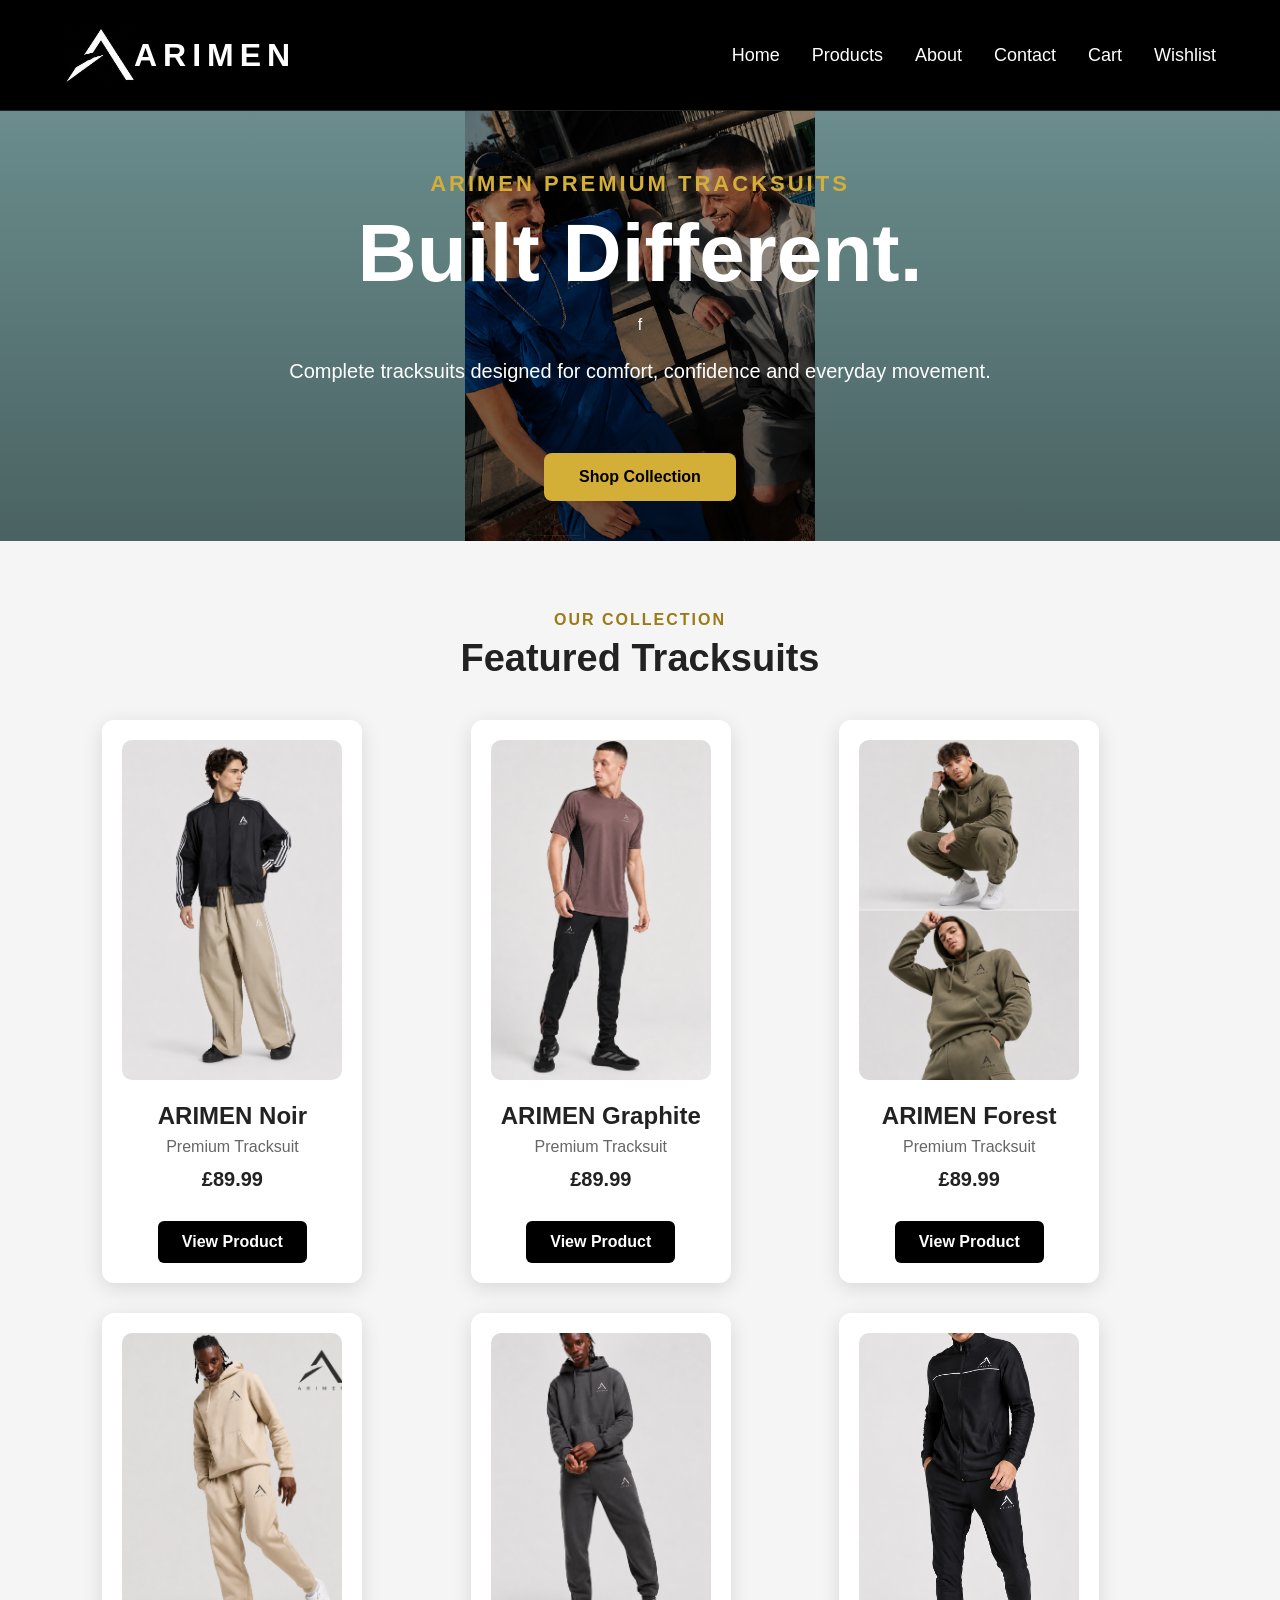
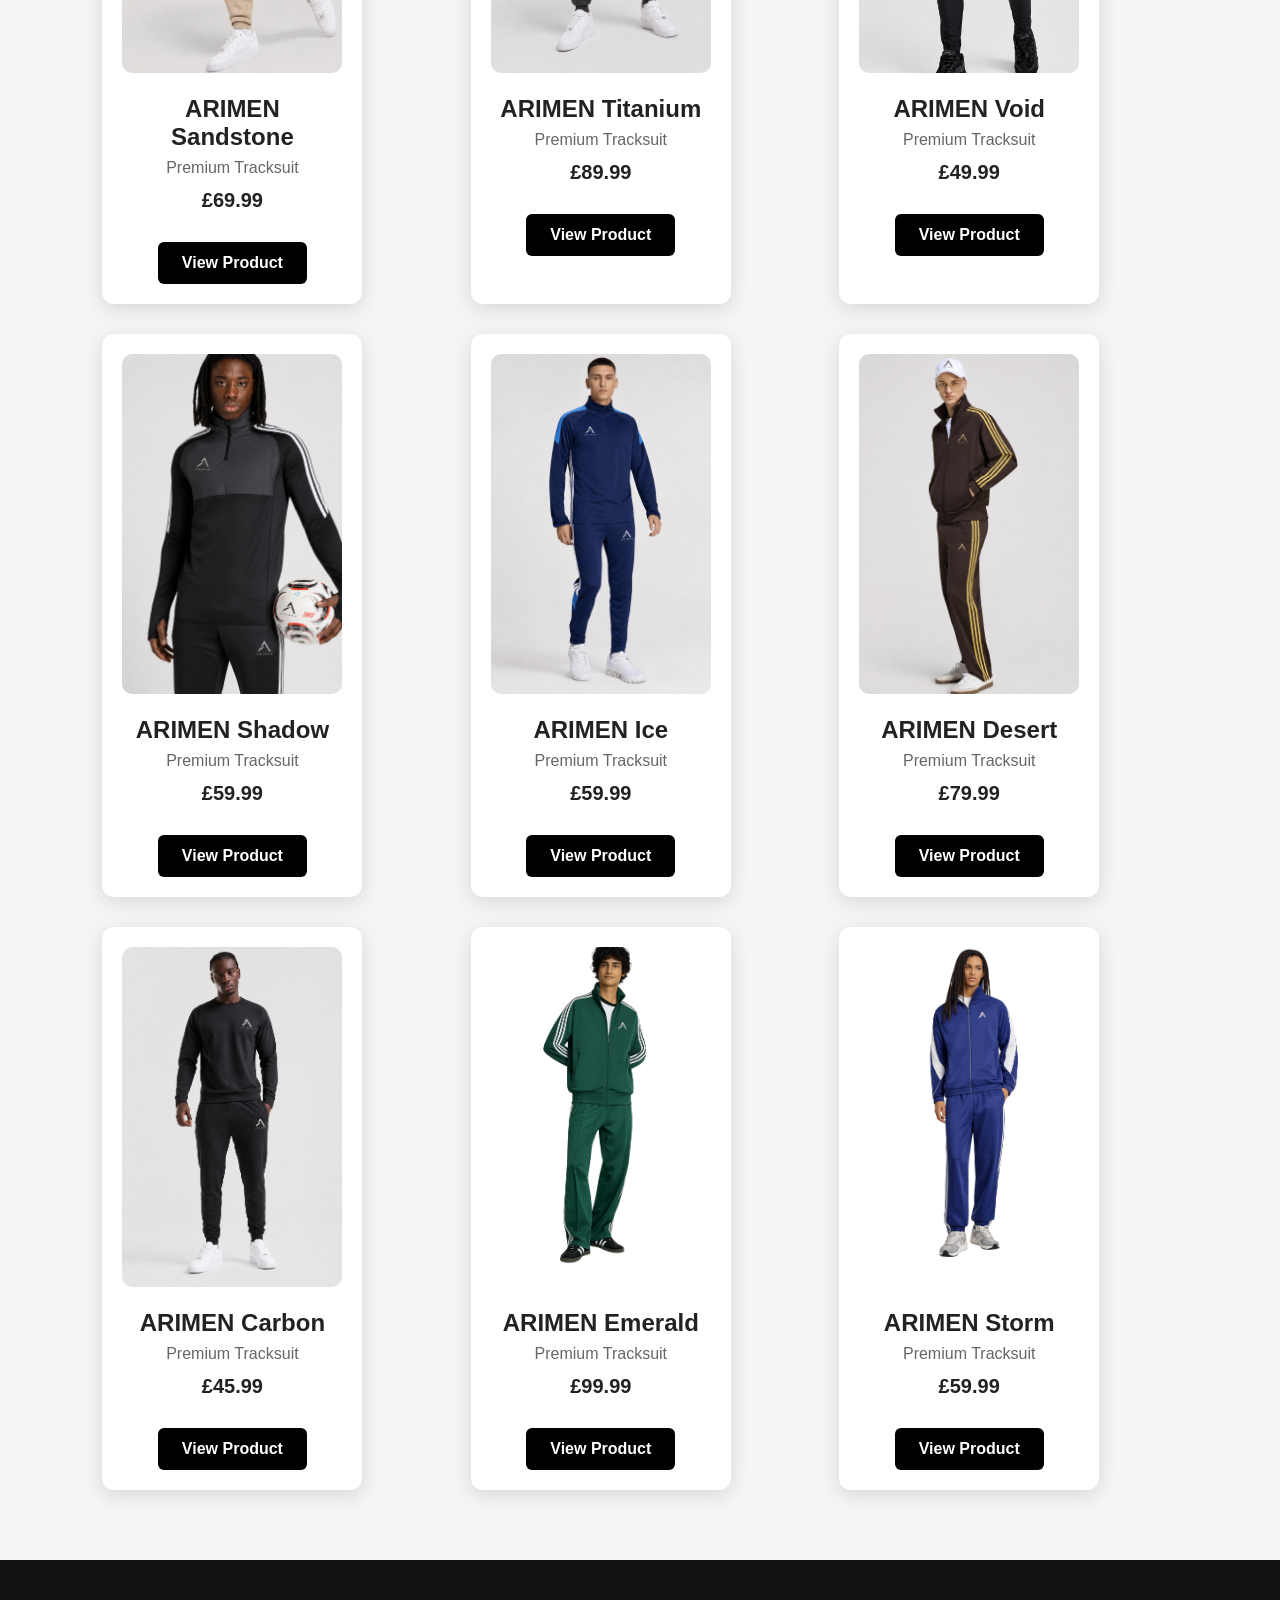
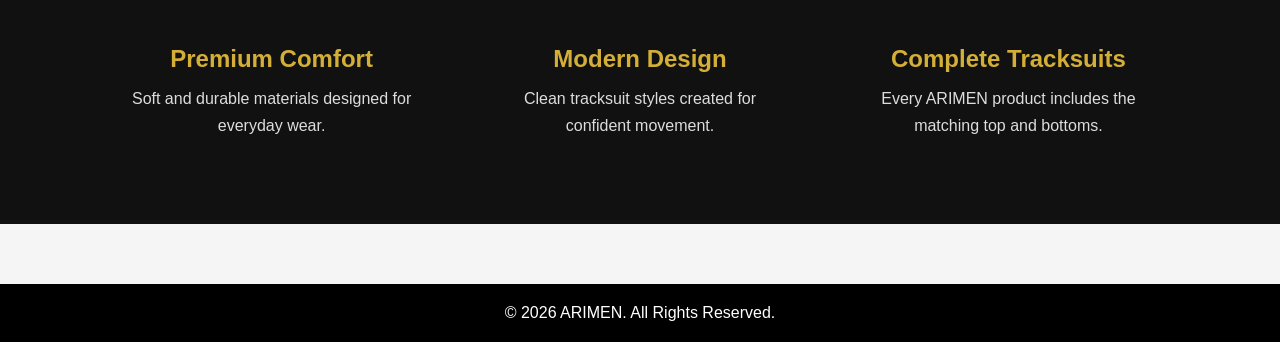
==== index.html @ 9d9fa062 "initial commit" ====
<!DOCTYPE html>
<html lang="en">
<head>
    <meta charset="UTF-8">
    <meta name="viewport" content="width=device-width, initial-scale=1.0">
    <title>ARIMEN | Premium Tracksuits</title>

    
    <link rel="stylesheet" href="../css/style.css">
    <link rel="stylesheet" href="../css/mobile.css">
</head>

<body>

    <!-- Header -->
    <header>
        <h1>
  <a href="index.html" class="brand" aria-label="ARIMEN homepage">
    <img src="media/images/logo.jpg" alt="ARIMEN logo">
    <span>ARIMEN</span>
  </a>
</h1>

        <nav>
            <a href="index.html">Home</a>
            <a href="pages/products.html">Products</a>
            <a href="pages/about.html">About</a>
            <a href="pages/contact.html">Contact</a>
            <a href="pages/cart.html">Cart</a>
            <a href="pages/wishlist.html">Wishlist</a>
        </nav>
    </header>

    <main>

    <!-- Hero section -->
    <section class="hero">
        <div class="hero-overlay">
            <p class="hero-label">ARIMEN PREMIUM TRACKSUITS</p>

            <h2>Built Different.</h2>
f
            <p>
                Complete tracksuits designed for comfort,
                confidence and everyday movement.
            </p>

            <a href="pages/products.html" class="button">
                Shop Collection
            </a>
        </div>
    </section>

    <!-- Featured products -->
    <section class="featured">

        <div class="section-heading">
            <p>OUR COLLECTION</p>
            <h2>Featured Tracksuits</h2>
        </div>

        <div class="products">

            <article class="card">
                <img
                    src="media/images/noir.jpg"
                    alt="ARIMEN Noir black tracksuit">

                <h3>ARIMEN Noir</h3>
                <p class="category">Premium Tracksuit</p>
                <p class="price">£89.99</p>

                <a href="pages/products.html" class="product-link">
                    View Product
                </a>
            </article>

            <article class="card">
                <img
                    src="media/images/graphite.jpg"
                    alt="ARIMEN Graphite dark grey tracksuit">

                <h3>ARIMEN Graphite</h3>
                <p class="category">Premium Tracksuit</p>
                <p class="price">£89.99</p>

                <a href="pages/products.html" class="product-link">
                    View Product
                </a>
            </article>

            <article class="card">
                <img
                    src="media/images/forest.jpg"
                    alt="ARIMEN Forest olive green tracksuit">

                <h3>ARIMEN Forest</h3>
                <p class="category">Premium Tracksuit</p>
                <p class="price">£89.99</p>

                <a href="pages/products.html" class="product-link">
                    View Product
                </a>
            </article>
            <article class="card">
                <img
                    src="media/images/sandstone.jpg"
                    alt="ARIMEN Sandstone beige tracksuit">

                <h3>ARIMEN Sandstone</h3>
                <p class="category">Premium Tracksuit</p>
                <p class="price">£69.99</p>

                <a href="pages/products.html" class="product-link">
                    View Product
                </a>
            </article>
            <article class="card">
                <img
                    src="media/images/titanium.jpg"
                    alt="ARIMEN Titanium silver grey tracksuit">

                <h3>ARIMEN Titanium</h3>
                <p class="category">Premium Tracksuit</p>
                <p class="price">£89.99</p>

                <a href="pages/products.html" class="product-link">
                    View Product
                </a>
            </article>
            <article class="card">
                <img
                    src="media/images/void.jpg"
                    alt="ARIMEN Void black tracksuit">

                <h3>ARIMEN Void</h3>
                <p class="category">Premium Tracksuit</p>
                <p class="price">£49.99</p>

                <a href="pages/products.html" class="product-link">
                    View Product
                </a>
            </article>
            <article class="card">
                <img
                    src="media/images/shadow.jpg"
                    alt="ARIMEN Shadow black & grey tracksuit">

                <h3>ARIMEN Shadow</h3>
                <p class="category">Premium Tracksuit</p>
                <p class="price">£59.99</p>

                <a href="pages/products.html" class="product-link">
                    View Product
                </a>
            </article>
            <article class="card">
                <img
                    src="media/images/ice.jpg"
                    alt="ARIMEN Ice blue tracksuit">

                <h3>ARIMEN Ice</h3>
                <p class="category">Premium Tracksuit</p>
                <p class="price">£59.99</p>

                <a href="pages/products.html" class="product-link">
                    View Product
                </a>
            </article>
            <article class="card">
                <img
                    src="media/images/desert.jpg"
                    alt="ARIMEN Desert brown tracksuit">

                <h3>ARIMEN Desert</h3>
                <p class="category">Premium Tracksuit</p>
                <p class="price">£79.99</p>

                <a href="pages/products.html" class="product-link">
                    View Product
                </a>
            </article>
            <article class="card">
                <img
                    src="media/images/carbon.jpg"
                    alt="ARIMEN Carbon black tracksuit">

                <h3>ARIMEN Carbon</h3>
                <p class="category">Premium Tracksuit</p>
                <p class="price">£45.99</p>

                <a href="pages/products.html" class="product-link">
                    View Product
                </a>
            </article>
            <article class="card">
                <img
                    src="media/images/emerald.jpg"
                    alt="ARIMEN Emerald green tracksuit">

                <h3>ARIMEN Emerald</h3>
                <p class="category">Premium Tracksuit</p>
                <p class="price">£99.99</p>

                <a href="pages/products.html" class="product-link">
                    View Product
                </a>
            </article>
            <article class="card">
                <img
                    src="media/images/storm.jpg"
                    alt="ARIMEN Storm blue grey tracksuit">

                <h3>ARIMEN Storm</h3>
                <p class="category">Premium Tracksuit</p>
                <p class="price">£59.99</p>

                <a href="pages/products.html" class="product-link">
                    View Product
                </a>
            </article>
            
            
            
            

        </div>
    </section>

    <!-- Brand benefits -->
    <section class="benefits">

        <article>
            <h3>Premium Comfort</h3>
            <p>
                Soft and durable materials designed for everyday wear.
            </p>
        </article>

        <article>
            <h3>Modern Design</h3>
            <p>
                Clean tracksuit styles created for confident movement.
            </p>
        </article>

        <article>
            <h3>Complete Tracksuits</h3>
            <p>
                Every ARIMEN product includes the matching top and bottoms.
            </p>
        </article>

    </section>

</main>
    <!-- Footer -->
    <footer>

        <p>© 2026 ARIMEN. All Rights Reserved.</p>

    </footer>

<script src="js/script.js"></script>

</body>
</html>
---- css/style.css ----
/* Reset */

*{
    margin:0;
    padding:0;
    box-sizing:border-box;
    font-family:Arial, Helvetica, sans-serif;
}

/* Body */

body {
    background:#f5f5f5;
    color:#222;
}

/* Header */

header {
    background:black;
    color:white;
    display: flex;
    justify-content: space-between;
    align-items: center;
    padding: 20px 60px;
}

header h1{
    font-size:32px;
    letter-spacing:4px;
}

nav a{
    color:white;
    text-decoration:none;
    margin-left:25px;
    font-size:18px;
}

nav a:hover{
    color:gold;
}

/* Hero */


.hero h2{
    font-size:30px;
}

.hero p{
    margin-top:20px;
    font-size:22px;
}

.button{
    margin-top:35px;
    background:gold;
    color:black;
    padding:15px 35px;
    text-decoration:none;
    font-weight:bold;
    border-radius:8px;
}

.button:hover{
    background:white;
}

/* Featured Products */

.featured{
    padding:70px;
}

.featured h2{
    text-align:center;
    margin-bottom:40px;
}

.products{
    display:flex;
    justify-content:center;
    gap:30px;
}

.card{
    width:260px;
    background:white;
    padding:30px;
    text-align:center;
    border-radius:10px;
    box-shadow:0 5px 15px rgba(0,0,0,.2);
}

.card:hover{
    transform:translateY(-8px);
    transition:.3s;
}

/* Footer */

footer{
    background:black;
    color:white;
    text-align:center;
    padding:20px;
    margin-top:60px;
}
.product-page {
    padding: 60px 5%;
}

.page-heading {
    text-align: center;
    margin-bottom: 40px;
}

.page-heading h2 {
    font-size: 40px;
    margin-bottom: 12px;
}

.product-grid {
    display: grid;
    grid-template-columns: repeat(3, 1fr);
    gap: 30px;
}

.product-card {
    background: white;
    padding: 20px;
    border-radius: 10px;
    box-shadow: 0 5px 18px rgba(0, 0, 0, 0.15);
}

.product-card img {
    width: 100%;
    height: 320px;
    object-fit: cover;
    border-radius: 8px;
}

.product-card h3 {
    margin-top: 18px;
    font-size: 24px;
}

.category {
    color: #666;
    margin-top: 8px;
}

.price {
    font-size: 20px;
    font-weight: bold;
    margin: 12px 0;
}

.product-card select {
    width: 100%;
    padding: 10px;
    margin: 8px 0 15px;
}

.add-to-cart {
    width: 100%;
    background: #000;
    color: #fff;
    border: none;
    padding: 13px;
    border-radius: 6px;
    cursor: pointer;
    font-weight: bold;
}

.add-to-cart:hover {
    background: gold;
    color: #000;
}

@media (max-width: 900px) {
    .product-grid {
        grid-template-columns: repeat(2, 1fr);
    }
}

@media (max-width: 600px) {
    header {
        flex-direction: column;
        padding: 20px;
    }

    nav {
        margin-top: 15px;
    }

    nav a {
        display: inline-block;
        margin: 6px 8px;
    }

    .product-grid {
        grid-template-columns: 1fr;
    }

    .page-heading h2 {
        font-size: 30px;
    }
}
.about-page {
    padding: 60px 5%;
}

.about-content {
    max-width: 1000px;
    margin: 0 auto;
    display: grid;
    gap: 30px;
}

.about-text {
    background: #ffffff;
    padding: 30px;
    border-radius: 10px;
    box-shadow: 0 5px 18px rgba(0, 0, 0, 0.12);
}

.about-text h3 {
    margin-bottom: 15px;
    font-size: 28px;
}

.about-text p {
    margin-bottom: 15px;
    line-height: 1.7;
}

.about-text ul {
    padding-left: 22px;
    line-height: 1.9;
}
/* CONTACT PAGE */

.contact-page{
    max-width:700px;
    margin:60px auto;
    padding:20px;
    text-align:center;
}

.contact-form{
    display:flex;
    flex-direction:column;
    margin-top:30px;
}

.contact-form label{
    text-align:left;
    margin-top:15px;
    font-weight:bold;
}

.contact-form input,
.contact-form textarea{
    padding:12px;
    margin-top:8px;
    border:1px solid #ccc;
    border-radius:6px;
    font-size:16px;
}

.contact-form button{
    margin-top:25px;
    padding:15px;
    background:black;
    color:white;
    border:none;
    border-radius:6px;
    font-size:18px;
    cursor:pointer;
}

.contact-form button:hover{
    background:#d4af37;
    color:black;
}
/* CART PAGE */

.cart-page {
    max-width: 1200px;
    margin: 50px auto;
    padding: 0 40px;

    display: grid;
    grid-template-columns: 2fr 1fr;
    gap: 50px;
    align-items: start;
}
.cart-summary {
    background: #fff;
    border: 1px solid #e5e5e5;
    border-radius: 12px;
    padding: 30px;
    height: fit-content;
    position: sticky;
    top: 120px;
}

.cart-summary h2 {
    margin-bottom: 25px;
    font-size: 30px;
}

.summary-row {
    display: flex;
    justify-content: space-between;
    margin-bottom: 18px;
    font-size: 17px;
}

.summary-total {
    display: flex;
    justify-content: space-between;
    font-weight: bold;
    font-size: 22px;
    border-top: 1px solid #ddd;
    padding-top: 20px;
    margin-top: 20px;
}

.cart-item {
    display: flex;
    align-items: center;
    gap: 30px;
}

.cart-item-image {
    width: 130px;
    height: 170px;
    object-fit: cover;
    transform: none;
    margin: 0;
    border-radius: 8px;
}

.cart-item-details {
    flex: 1;
}
.remove-button {
    margin-top: 20px;
}
.quantity-controls {
    display: flex;
    align-items: center;
    gap: 15px;
    margin: 20px 0;
}
.cart-item h3{
    margin-bottom:10px;
}

.cart-item p{
    margin:8px 0;
}

.cart-item button{
    margin-top:20px;
    background:black;
    color:white;
    border:none;
    padding:12px 20px;
    cursor:pointer;
    border-radius:6px;
}

.checkout-btn{
    background:#d4af37;
    color:black;
    padding:15px 30px;
    border:none;
    border-radius:6px;
    font-size:18px;
    cursor:pointer;
}

/* PREMIUM ARIMEN HOME PAGE */

.hero {
    min-height: 430px;
    padding: 40px 5%;

    background-image:
        linear-gradient(
            rgba(0, 0, 0, 0.35),
            rgba(0, 0, 0, 0.55)
        ),
        url("../media/images/hero-tracksuit.jpg");

    background-position: center;
    background-size: contain;
    background-repeat: no-repeat;
    background-color: #a3d8d8;

    color: rgb(255, 255, 255);
    display: flex;
    align-items: center;
    justify-content: center;
    text-align: center;
}
.hero-overlay {
    max-width: 760px;
    text-align: center;
}

.hero-label {
    color: #d4af37;
    font-weight: bold;
    letter-spacing: 3px;
    margin-bottom: 15px;
}

.hero h2 {
    font-size: clamp(44px, 8vw, 82px);
    line-height: 1;
    margin-bottom: 22px;
}

.hero-overlay > p:not(.hero-label) {
    font-size: 20px;
    line-height: 1.7;
    margin-bottom: 30px;
}

.button {
    display: inline-block;
    background: #d4af37;
    color: black;
    padding: 15px 35px;
    text-decoration: none;
    border-radius: 8px;
    font-weight: bold;
}

.button:hover {
    background: white;
    color: black;
}

.featured {
    padding: 70px 8%;
}

.section-heading {
    text-align: center;
    margin-bottom: 40px;
}

.section-heading > p {
    color: #9a7b16;
    font-weight: bold;
    letter-spacing: 2px;
    margin-bottom: 8px;
}

.section-heading h2 {
    font-size: 38px;
}

.products {
    display: grid;
    grid-template-columns: repeat(3, 1fr);
    gap: 30px;
}

.card {
    background: white;
    padding: 20px;
    text-align: center;
    border-radius: 12px;
    box-shadow: 0 5px 20px rgba(0, 0, 0, 0.12);
    transition: transform 0.3s ease;
}

.card:hover {
    transform: translateY(-8px);
}

.card img {
    width: 100%;
    height: 340px;
    object-fit: cover;
    border-radius: 10px;
    margin-bottom: 18px;
}

.card h3 {
    font-size: 24px;
    margin-bottom: 8px;
}

.product-link {
    display: inline-block;
    margin-top: 18px;
    background: black;
    color: white;
    padding: 12px 24px;
    text-decoration: none;
    border-radius: 6px;
    font-weight: bold;
}

.product-link:hover {
    background: #d4af37;
    color: black;
}

.benefits {
    background: #111;
    color: white;
    display: grid;
    grid-template-columns: repeat(3, 1fr);
    gap: 30px;
    padding: 60px 8%;
    text-align: center;
}

.benefits article {
    padding: 25px;
}

.benefits h3 {
    color: #d4af37;
    margin-bottom: 12px;
    font-size: 24px;
}

.benefits p {
    line-height: 1.7;
    color: #dddddd;
}

@media (max-width: 900px) {
    .products {
        grid-template-columns: repeat(2, 1fr);
    }
}

@media (max-width: 700px) {
    .hero {
        min-height: 480px;
    }

    .hero-overlay > p:not(.hero-label) {
        font-size: 17px;
    }

    .products {
        grid-template-columns: 1fr;
    }

    .benefits {
        grid-template-columns: 1fr;
    }
}
/* PROFESSIONAL HEADER */

header {
    position: sticky;
    top: 0;
    z-index: 1000;
    min-height: 90px;
    padding: 20px 5%;
    border-bottom: 1px solid #222;
}

header h1 {
    font-size: 34px;
    letter-spacing: 7px;
}

header h1 a {
    color: white;
    text-decoration: none;
}

nav {
    display: flex;
    align-items: center;
    gap: 32px;
}

nav a {
    margin-left: 0;
    position: relative;
    font-weight: 500;
}

nav a::after {
    content: "";
    position: absolute;
    left: 0;
    bottom: -8px;
    width: 0;
    height: 2px;
    background: #d4af37;
    transition: width 0.3s ease;
}

nav a:hover::after,
nav a:focus::after {
    width: 100%;
}

nav a:focus-visible,
.button:focus-visible,
.product-link:focus-visible {
    outline: 3px solid #d4af37;
    outline-offset: 4px;
}

@media (max-width: 700px) {
    header {
        position: static;
        padding: 20px;
    }

    nav {
        justify-content: center;
        flex-wrap: wrap;
        gap: 10px 20px;
    }
}
/* ==================================
   ARIMEN PROFESSIONAL PRODUCTS PAGE
================================== */

.shop-header {
  background: #ffffff;
  color: #111111;
  display: grid;
  grid-template-columns: 240px 1fr 130px;
  align-items: center;
  gap: 30px;
  padding: 25px 5%;
  border-bottom: 1px solid #dddddd;
}
.shop-logo {
    color: #111111;
    text-decoration: none;
    font-size: 38px;
    font-weight: 800;
    letter-spacing: 7px;
}
.shop-search {
  display: flex;
  width: 100%;
  max-width: 650px;
  justify-self: center;
}

.shop-search input {
  width: 100%;
  padding: 15px;
  border: 1px solid #999999;
  font-size: 16px;
}

.shop-search button {
  border: none;
  background: #d4af37;
  color: #111111;
  padding: 0 28px;
  font-size: 16px;
  font-weight: bold;
  cursor: pointer;
}

.basket-link {
    color: #111;
    text-decoration: none;
    font-weight: 700;
    font-size: 18px;
}
.shop-navigation {
    background: #ffffff;
    display: flex;
    justify-content: center;
    gap: 45px;
    padding: 18px 5%;
    border-bottom: 1px solid #eeeeee;
}

.shop-navigation a {
    color: #111111;
    text-decoration: none;
    font-size: 18px;
    font-weight: 600;
}

.shop-navigation a:hover {
    color: #b38b11;
}

.promotion-bar {
    background: #d4af37;
    color: #111111;
    display: grid;
    grid-template-columns: repeat(3, 1fr);
    text-align: center;
    padding: 17px 5%;
    gap: 20px;
    font-weight: bold;
}

.breadcrumb {
    display: flex;
    gap: 10px;
    align-items: center;
    padding: 20px 5%;
    background: #ffffff;
    border-bottom: 1px solid #dddddd;
}

.breadcrumb a {
    color: #111111;
    text-decoration: none;
}

.collection-layout {
    display: grid;
    grid-template-columns: 260px minmax(0, 1fr);
    gap: 35px;
    padding: 35px 5% 30px;
    background: #f6f6f6;
}

.filters {
    background: #ffffff;
    padding: 25px;
    align-self: start;
    border-radius: 6px;
    position: sticky;
    top: 20px;
}

.filters h2 {
    margin-bottom: 20px;
    font-size: 24px;
}

.filter-group {
    border-top: 1px solid #dddddd;
    padding: 20px 0;
}

.filter-group h3 {
    margin-bottom: 15px;
}

.filter-group label {
    display: block;
    margin-bottom: 12px;
    cursor: pointer;
}

.filter-group input {
    margin-right: 8px;
}

.collection-banner {
    background:
        linear-gradient(
            110deg,
            rgba(212, 175, 55, 0.28),
            rgba(255, 255, 255, 0.9)
        );
    padding: 45px;
    margin-bottom: 25px;
    border-radius: 6px;
}

.collection-label {
    color: #8c6c0a;
    font-weight: bold;
    letter-spacing: 3px;
    margin-bottom: 10px;
}

.collection-banner h1 {
    font-size: 44px;
    margin-bottom: 12px;
}

.collection-banner > p {
    font-size: 18px;
    line-height: 1.6;
}

.collection-categories {
    display: flex;
    flex-wrap: wrap;
    gap: 12px;
    margin-top: 28px;
}

.collection-categories button {
    background: #ffffff;
    border: 1px solid #dddddd;
    padding: 13px 18px;
    font-weight: bold;
    cursor: pointer;
}

.collection-categories button:hover {
    background: #111111;
    color: #ffffff;
}

.product-toolbar {
    background: #ffffff;
    display: flex;
    justify-content: space-between;
    align-items: center;
    padding: 18px 22px;
    margin-bottom: 25px;
}

.product-toolbar select {
    margin-left: 10px;
    padding: 11px 35px 11px 12px;
    border: 1px solid #cccccc;
    background: #ffffff;
}

.shop-product-grid {
    display: grid;
    grid-template-columns: repeat(3, minmax(0, 1fr));
    gap: 25px;
}

.shop-product-card {
    background: #ffffff;
    border-radius: 8px;
    overflow: hidden;
    box-shadow: 0 5px 20px rgba(0, 0, 0, 0.09);
    transition:
        transform 0.25s ease,
        box-shadow 0.25s ease;
}

.shop-product-card:hover {
    transform: translateY(-6px);
    box-shadow: 0 12px 30px rgba(0, 0, 0, 0.15);
}

.shop-product-card img {
    width: 100%;
    height: 390px;
    display: block;
    object-fit: cover;
    object-position: top;
    background: #eeeeee;
}

.shop-product-info {
    padding: 22px;
}

.shop-product-info h2 {
    font-size: 24px;
    margin-bottom: 8px;
}

.shop-product-info p {
    color: #666666;
    margin-bottom: 12px;
}

.shop-product-info strong {
    display: block;
    font-size: 23px;
    margin-bottom: 18px;
}

.shop-product-info label {
    display: block;
    font-weight: bold;
}

.shop-product-info select {
    display: block;
    width: 100%;
    margin-top: 8px;
    margin-bottom: 15px;
    padding: 11px;
    border: 1px solid #cccccc;
}

.shop-product-info .add-to-cart {
    width: 100%;
    background: #111111;
    color: #ffffff;
    border: none;
    padding: 14px;
    border-radius: 4px;
    font-weight: bold;
    cursor: pointer;
}

.shop-product-info .add-to-cart:hover {
    background: #d4af37;
    color: #111111;
}

@media (max-width: 1100px) {
    .shop-header {
        grid-template-columns: 1fr;
        text-align: center;
    }

    .shop-search {
        max-width: 700px;
    }

    .basket-link {
        justify-self: center;
        min-width: 160px;
    }

    .shop-product-grid {
        grid-template-columns: repeat(2, minmax(0, 1fr));
    }
}

@media (max-width: 800px) {
    .shop-navigation {
        flex-wrap: wrap;
        gap: 18px;
    }

    .promotion-bar {
        grid-template-columns: 1fr;
    }

    .collection-layout {
        grid-template-columns: 1fr;
    }

    .filters {
        position: static;
    }

    .collection-banner {
        padding: 30px 22px;
    }

    .collection-banner h1 {
        font-size: 34px;
    }
}

@media (max-width: 600px) {
    .shop-search {
        flex-direction: column;
    }

    .shop-search button {
        padding: 14px;
    }

    .shop-product-grid {
        grid-template-columns: 1fr;
    }

    .product-toolbar {
        flex-direction: column;
        align-items: flex-start;
        gap: 15px;
    }
}
/* ========================================
   HERO BANNER
======================================== */

.hero-banner {
    background:
        linear-gradient(rgba(0, 0, 0, 0.55), rgba(0, 0, 0, 0.55)),
        url("../media/images/hero-tracksuit.jpg") center/cover no-repeat;
    color: white;
    text-align: center;
    padding: 80px 20px;
    margin-bottom: 40px;
}

.hero-banner-content {
    max-width: 900px;
    margin: auto;
}

.hero-banner p {
    color: #d4af37;
    letter-spacing: 4px;
    font-weight: 700;
    text-transform: uppercase;
    margin-bottom: 15px;
}

.hero-banner h1 {
    font-size: 48px;
    margin-bottom: 25px;
}

.hero-button {
    display: inline-block;
    background: #d4af37;
    color: black;
    text-decoration: none;
    padding: 15px 35px;
    border-radius: 5px;
    font-weight: bold;
    transition: 0.3s;
}

.hero-button:hover {
    background: white;
}
.product-rating {
    color: #d4af37;
    font-size: 18px;
    margin: 8px 0;
    letter-spacing: 2px;
}
/* SALE BADGE */

.shop-product-card {
    position: relative;
}

.sale-badge {
    position: absolute;
    top: 15px;
    left: 15px;
    background: #d4af37;
    color: #111;
    padding: 8px 12px;
    font-size: 14px;
    font-weight: 800;
    letter-spacing: 1px;
    z-index: 2;
}
/* ========================================
   PROFESSIONAL FOOTER
======================================== */

.site-footer {
    background: #111;
    color: #fff;
    width: 100%;
    margin-top: 0;
    padding: 60px 50px 25px;
    text-align: left;
    box-sizing: border-box;
}

.site-footer .footer-container {
    width: 100%;
    max-width: 1400px;
    margin: 0 auto;
    display: grid;
    grid-template-columns: repeat(4, 1fr);
    gap: 50px;
}

.site-footer h3 {
    color: #d4af37;
    margin: 0 0 18px;
    font-size: 22px;
}

.site-footer p {
    margin: 7px 0;
}

.site-footer ul {
    list-style: none;
    margin: 0;
    padding: 0;
}

.site-footer li {
    margin: 0 0 10px;
}

.site-footer a {
    color: white;
    text-decoration: none;
    transition: 0.3s;
}
.site-footer a:hover {
    color: #d4af37;
}

.site-footer .copyright {
    max-width: 1400px;
    margin: 40px auto 0;
    padding-top: 22px;
    border-top: 1px solid #444;
    text-align: center;
    color: #ccc;
}

@media (max-width: 800px) {
    .site-footer .footer-container {
        grid-template-columns: 1fr 1fr;
    }
}

@media (max-width: 500px) {
    .site-footer .footer-container {
        grid-template-columns: 1fr;
    }
}
/* PRODUCT CARD HOVER EFFECT */

.shop-product-card {
    transition: transform 0.3s ease, box-shadow 0.3s ease;
}

.shop-product-card:hover {
    transform: translateY(-8px);
    box-shadow: 0 16px 35px rgba(0, 0, 0, 0.15);
}

.shop-product-card img {
    transition: transform 0.4s ease;
}

.shop-product-card:hover img {
    transform: scale(1.04);
}

/* ========================================
   FINAL WEBSITE POLISH
======================================== */

html {
    scroll-behavior: smooth;
}

/* Navigation hover */
nav a {
    transition: color 0.3s ease;
}

nav a:hover {
    color: #d4af37;
}

nav ul li a:hover {
    border-bottom: 3px solid #d4af37;
}

/* Hero button hover */
.hero-button {
    transition: all 0.3s ease;
}

.hero-button:hover {
    background: #ffffff;
    color: #111;
    transform: translateY(-3px);
}

/* Search bar corners */
.shop-search input {
    border-radius: 6px 0 0 6px;
}

.shop-search button {
    border-radius: 0 6px 6px 0;
}
.shop-product-card{
    display:flex;
    flex-direction:column;
    justify-content:space-between;
}

.shop-product-info{
    display:flex;
    flex-direction:column;
    flex:1;
}
.wishlist-button{
    position:absolute;
    top:15px;
    right:15px;
    width:42px;
    height:42px;
    border:none;
    border-radius:50%;
    background:white;
    font-size:24px;
    cursor:pointer;
    box-shadow:0 4px 10px rgba(0,0,0,.15);
    transition:.3s;
    z-index:10;
}

.wishlist-button:hover{
    transform:scale(1.1);
    background:#d4af37;
    color:white;
}

.shop-product-card{
    position:relative;
}
.wishlist-button.active{
    background:#d4af37;
    color:white;
}
/* =======================================
   PRODUCT DETAILS PAGE
======================================= */

.product-details-layout {
    display: grid;
    grid-template-columns: 1.3fr 1fr;
    gap: 60px;
    max-width: 1400px;
    margin: 60px auto;
    padding: 0 40px;
    align-items: start;
}
.product-information {
    position: sticky;
    top: 120px;
    align-self: start;
}

.product-gallery {
    display: flex;
    gap: 20px;
}

.product-thumbnails {
    display: flex;
    flex-direction: column;
    gap: 15px;
    max-height: 600px;   /* same height as your main image */
    overflow-y: auto;
    overflow-x: hidden;
}

.product-thumbnails img {
    width: 100px;
    height: 130px;
    object-fit: cover;
    cursor: pointer;
    border: 2px solid transparent;
    border-radius: 8px;
    transition: 0.3s;
}

.product-thumbnails img:hover,
.product-thumbnails img.active {
    border-color: #111;
}

.product-main-image img {
    width: 650px;
    max-width: 100%;
    border-radius: 8px;
}

.product-information h1 {
    font-size: 42px;
    margin-bottom: 20px;
}

.product-price {
    font-size: 32px;
    font-weight: 700;
    margin-bottom: 35px;
}
.size-selector button{
    width: 55px;
    height: 55px;
    border: 1px solid #ccc;
    background: white;
    font-size: 18px;
    cursor: pointer;
    margin-right: 10px;
    transition: 0.3s;
}

.size-selector button:hover{
    background:#111;
    color:white;
}
.add-cart-btn,
.wishlist-btn{
    width:100%;
    padding:18px;
    border:none;
    font-size:18px;
    font-weight:700;
    cursor:pointer;
    margin-top:20px;
}

.add-cart-btn{
    background:#111;
    color:white;
}

.add-cart-btn:hover{
    background:#d4af37;
    color:#111;
}

.wishlist-btn{
    background:white;
    border:2px solid #111;
}

.wishlist-btn:hover{
    background:#111;
    color:white;
}
/* FORCE PRODUCT DETAIL BUTTON STYLES */

.product-information .product-size-buttons {
    display: flex;
    gap: 12px;
    margin: 15px 0 25px;
}

.product-information .product-size-buttons button {
    width: 58px;
    height: 58px;
    min-width: 58px;
    border: 1px solid #bbb;
    background: #fff;
    color: #111;
    font-size: 18px;
    cursor: pointer;
    border-radius: 0;
}

.product-information .product-size-buttons button:hover {
    background: #111;
    color: #fff;
    border-color: #111;
}

.product-information .product-add-cart,
.product-information .product-wishlist {
    display: block;
    width: 100%;
    max-width: 520px;
    padding: 18px;
    margin-top: 16px;
    font-size: 18px;
    font-weight: 700;
    cursor: pointer;
}

.product-information .product-add-cart {
    border: none;
    background: #111;
    color: #fff;
}

.product-information .product-wishlist {
    background: #fff;
    color: #111;
    border: 2px solid #111;
}
/* ========================================
   SIZE GUIDE MODAL
======================================== */

.size-guide-modal {
    display: none;
    position: fixed;
    inset: 0;
    background: rgba(0, 0, 0, 0.6);
    z-index: 1000;
    padding: 30px;
    box-sizing: border-box;
}

.size-guide-modal.open {
    display: flex;
    align-items: center;
    justify-content: center;
}

.size-guide-content {
    position: relative;
    width: 100%;
    max-width: 900px;
    background: #fff;
    padding: 35px;
    border-radius: 8px;
    max-height: 85vh;
    overflow-y: auto;
}

.close-size-guide {
    position: absolute;
    top: 15px;
    right: 15px;
    width: 42px;
    height: 42px;
    border: 1px solid #ccc;
    background: #fff;
    font-size: 30px;
    cursor: pointer;
}

.size-guide-content h2 {
    margin-bottom: 25px;
}

.size-guide-table {
    width: 100%;
    border-collapse: collapse;
    text-align: center;
}

.size-guide-table th {
    background: #555;
    color: #fff;
    padding: 18px;
}

.size-guide-table td {
    padding: 18px;
    border-bottom: 1px solid #ddd;
}

.size-guide-table tbody tr:nth-child(even) {
    background: #f3f3f3;
}

.size-heading {
    display: flex;
    align-items: center;
    justify-content: space-between;
    max-width: 520px;
}

.size-guide-button {
    border: none;
    background: none;
    text-decoration: underline;
    font-size: 16px;
    cursor: pointer;
}
.cart-item {
    display: flex;
    align-items: center;
    gap: 30px;
    padding: 25px;
    min-height: 220px;
}
.cart-item-image {
    width: 140px;
    height: 180px;
    object-fit: cover;
    border-radius: 8px;
    flex-shrink: 0;
}
.quantity-controls {
    display: flex;
    align-items: center;
    gap: 12px;
}

.remove-button {
    background: #d4af37;
    color: white;
    border: none;
    border-radius: 8px;
    padding: 12px 25px;
    cursor: pointer;
    transition: 0.3s;
}

.remove-button:hover {
    background: #b71c1c;
}
.cart-item {
    border: 1px solid #e5e5e5;
    border-radius: 12px;
}

.cart-item-details {
    flex: 1;
}
.product-gallery {
    display: flex;
    gap: 20px;
    align-items: flex-start;
    width: 100%;
}

.product-thumbnails {
    width: 140px;
    height: 520px;
    overflow-y: auto;
    overflow-x: hidden;
    display: flex;
    flex-direction: column;
    gap: 12px;
    flex-shrink: 0;
}

.product-thumbnails .thumbnail {
    width: 100%;
    height: 170px;
    object-fit: cover;
    border-radius: 8px;
    cursor: pointer;
    flex-shrink: 0;
}

.product-main-image {
    flex: 1;
    min-width: 0;
}

.product-main-image img {
    width: 100%;
    height: 520px;
    object-fit: contain;
    display: block;
}

/* ---------- SCROLLBAR STYLING ---------- */

.product-thumbnails::-webkit-scrollbar {
    width: 6px;
}

.product-thumbnails::-webkit-scrollbar-track {
    background: transparent;
}

.product-thumbnails::-webkit-scrollbar-thumb {
    background: #888;
    border-radius: 20px;
}

.product-thumbnails::-webkit-scrollbar-thumb:hover {
    background: #555;
}

.product-thumbnails {
    scrollbar-width: thin;
    scrollbar-color: #888 transparent;
}
.product-information .product-size-buttons button.selected {
    background: #111;
    color: #fff;
    border-color: #111;
}
#products {
  scroll-margin-top: 180px;
}
.shop-now {
  display: inline-block;
  margin-top: 25px;
  background: #d4af37;
  color: #111;
  padding: 15px 35px;
  text-decoration: none;
  font-weight: bold;
  border-radius: 8px;
}

.shop-now:hover {
  background: white;
  color: black;
}
.brand {
  display: flex;
  align-items: center;
  gap: 10px;
  color: white;
  text-decoration: none;
}

.brand img {
  width: 70px;
  height: 70px;
  object-fit: contain;
}

header h1 {
  margin: 0;
}

header {
  padding: 20px 5%;
}

.brand span {
  font-size: 32px;
  font-weight: bold;
  letter-spacing: 6px;
}
.brand img {
  margin-right: -10px;
}
/* Cart Slide Panel */

.cart-panel-overlay {
    position: fixed;
    inset: 0;
    background: rgba(0,0,0,.4);
    display: none;
    z-index: 999;
}

.cart-panel {
    position: fixed;
    top: 0;
    right: -420px;
    width: 380px;
    height: 100%;
    background: #fff;
    padding: 30px;
    box-shadow: -5px 0 20px rgba(0,0,0,.2);
    transition: right .35s ease;
    z-index: 1000;
}

.cart-panel.show {
    right: 0;
}

.cart-panel-overlay.show {
    display: block;
}

.cart-panel-close {
    float: right;
    border: none;
    background: none;
    font-size: 30px;
    cursor: pointer;
}

.cart-panel-product {
    display: flex;
    gap: 15px;
    margin: 30px 0;
}

.cart-panel-product img {
    width: 90px;
    height: 90px;
    object-fit: cover;
}

.cart-panel-view,
.cart-panel-checkout {
    display: block;
    text-align: center;
    padding: 15px;
    margin-top: 15px;
    text-decoration: none;
    font-weight: bold;
}

.cart-panel-view {
    border: 2px solid #111;
    color: #111;
}

.cart-panel-checkout {
    background: #111;
    color: white;
}
 .cart-item-image {
    width: 180px !important;
    height: 220px !important;
    object-fit: contain;
    transform-origin: center;
}
.wishlist-page{
    max-width:900px;
    margin:40px auto;
    padding:20px;
}

.wishlist-item{
    border:1px solid #ddd;
    padding:20px;
    margin-bottom:20px;
    display:flex;
    justify-content:space-between;
    align-items:center;
}

.wishlist-cart,
.wishlist-remove{
    padding:10px 18px;
    border:none;
    cursor:pointer;
}

.wishlist-cart{
    background:black;
    color:white;
}

.wishlist-remove{
    background:#eee;
}
---- css/mobile.css ----
/* Mobile styles */

@media (max-width: 480px) {
    .cart-page {
        grid-template-columns: 1fr;
        padding: 20px;
        gap: 30px;
    }

    .cart-item {
        flex-direction: column;
        align-items: center;
        text-align: center;
        padding: 15px;
        gap: 12px;
        min-height: 0;
    }

    .cart-item-image {
        width: 160px;
        height: 180px;
        object-fit: contain;
    }

    .cart-summary {
        position: static;
        width: 100%;
    }
    .shop-product-info h2 {
        font-size: 15px;
        line-height: 1.1;
    }

    .shop-product-info p {
        font-size: 10px;
    }

    .shop-product-info strong {
        font-size: 15px;
    }

    .shop-product-grid {
        display: grid;
        grid-template-columns: 1fr 1fr;
        gap: 15px;
    }

    .shop-product-card img {
        width: 100%;
        height: 180px;
        object-fit: contain;
        display: block;
    }

    .shop-product-info {
        padding: 10px;
    }

    .shop-product-info h2 {
        font-size: 18px;
        margin-bottom: 6px;
    }

    .shop-product-info p {
        margin-bottom: 8px;
    }

    .shop-product-info strong {
        font-size: 20px;
        margin-bottom: 10px;
    }

    .shop-product-info select {
        margin-top: 5px;
        margin-bottom: 8px;
        padding: 8px;
    }

    .shop-product-info .add-to-cart {
        padding: 10px;
    }
      .colour-filters {
    display: grid;
    grid-template-columns: repeat(3, 1fr);
    gap: 6px;
}

.colour-filters label {
    font-size: 13px;
    display: flex;
    align-items: center;
    gap: 6px;
}
    .collection-categories {
        display: grid;
        grid-template-columns: 1fr 1fr;
        gap: 10px;
    }

    .collection-categories button {
        width: 100%;
        padding: 12px 8px;
        font-size: 14px;
    }


.product-details-layout {
    grid-template-columns: 1fr;
    gap: 25px;
    margin: 25px auto;
    padding: 0 15px;
}

.product-information {
    position: static;
    width: 100%;
}

.product-information h1 {
    font-size: 30px;
    line-height: 1.2;
}

.product-gallery {
    flex-direction: column;
    width: 100%;
}

.product-thumbnails {
    display: flex;
    flex-direction: row;
    width: 100%;
    height: 90px !important;
    min-height: 0 !important;
    max-height: 90px !important;
    overflow-x: auto;
    overflow-y: hidden;
    gap: 10px;
}

.product-thumbnails img,
.product-thumbnails .thumbnail {
    width: 75px !important;
    height: 90px !important;
    object-fit: contain !important;
    display: block;
    flex: 0 0 75px;
}

.product-main-image {
    width: 100%;
    height: 420px;
    overflow: hidden;
}

.product-main-image img {
    width: 100%;
    height: 100%;
    object-fit: cover;
    object-position: center top;
    display: block;
}

.product-size-buttons {
    display: flex;
    flex-wrap: wrap;
    gap: 10px;
}

.hero {
    height: 180px;
}

.hero-overlay {
    padding: 20px;
}

.hero h2 {
    font-size: 12px;
    line-height: 1.1;
}

.hero p {
    font-size: 16px;
}

.hero .button {
    padding: 12px 24px;
    font-size: 16px;
}

}
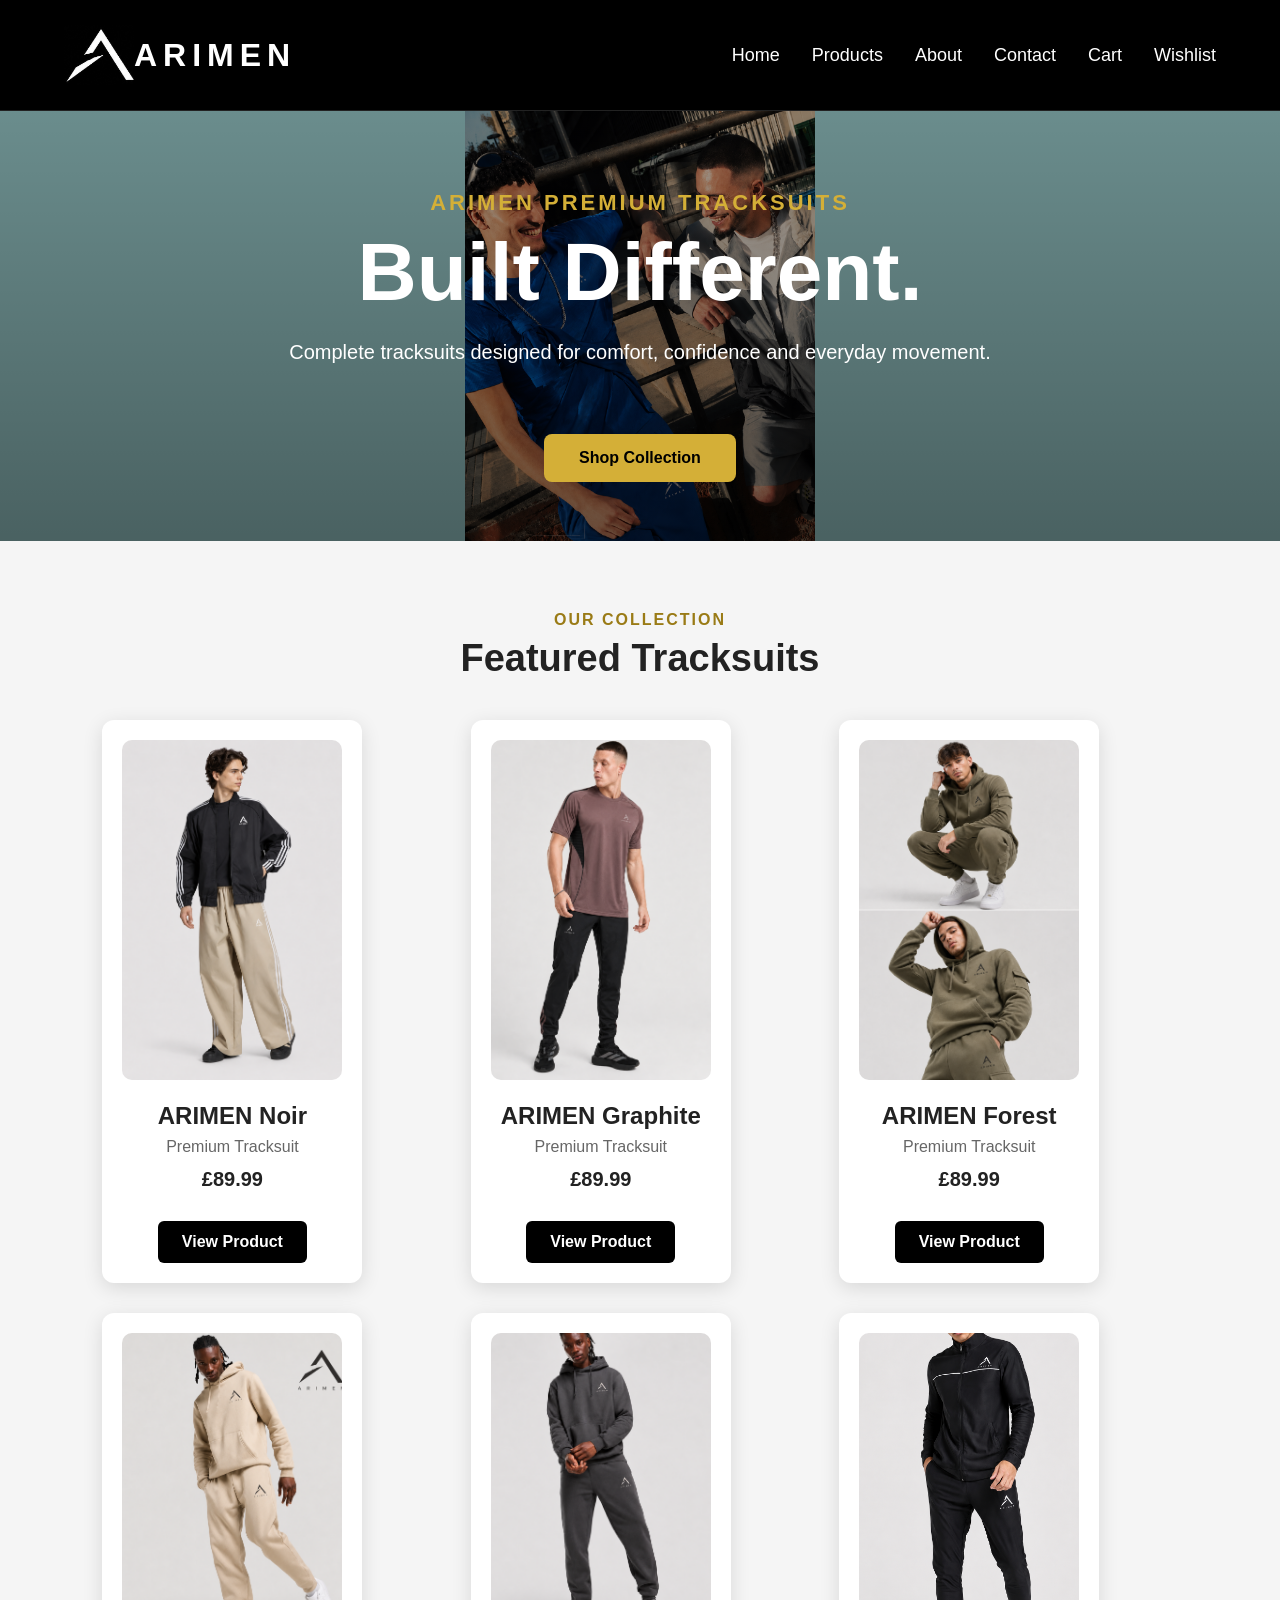
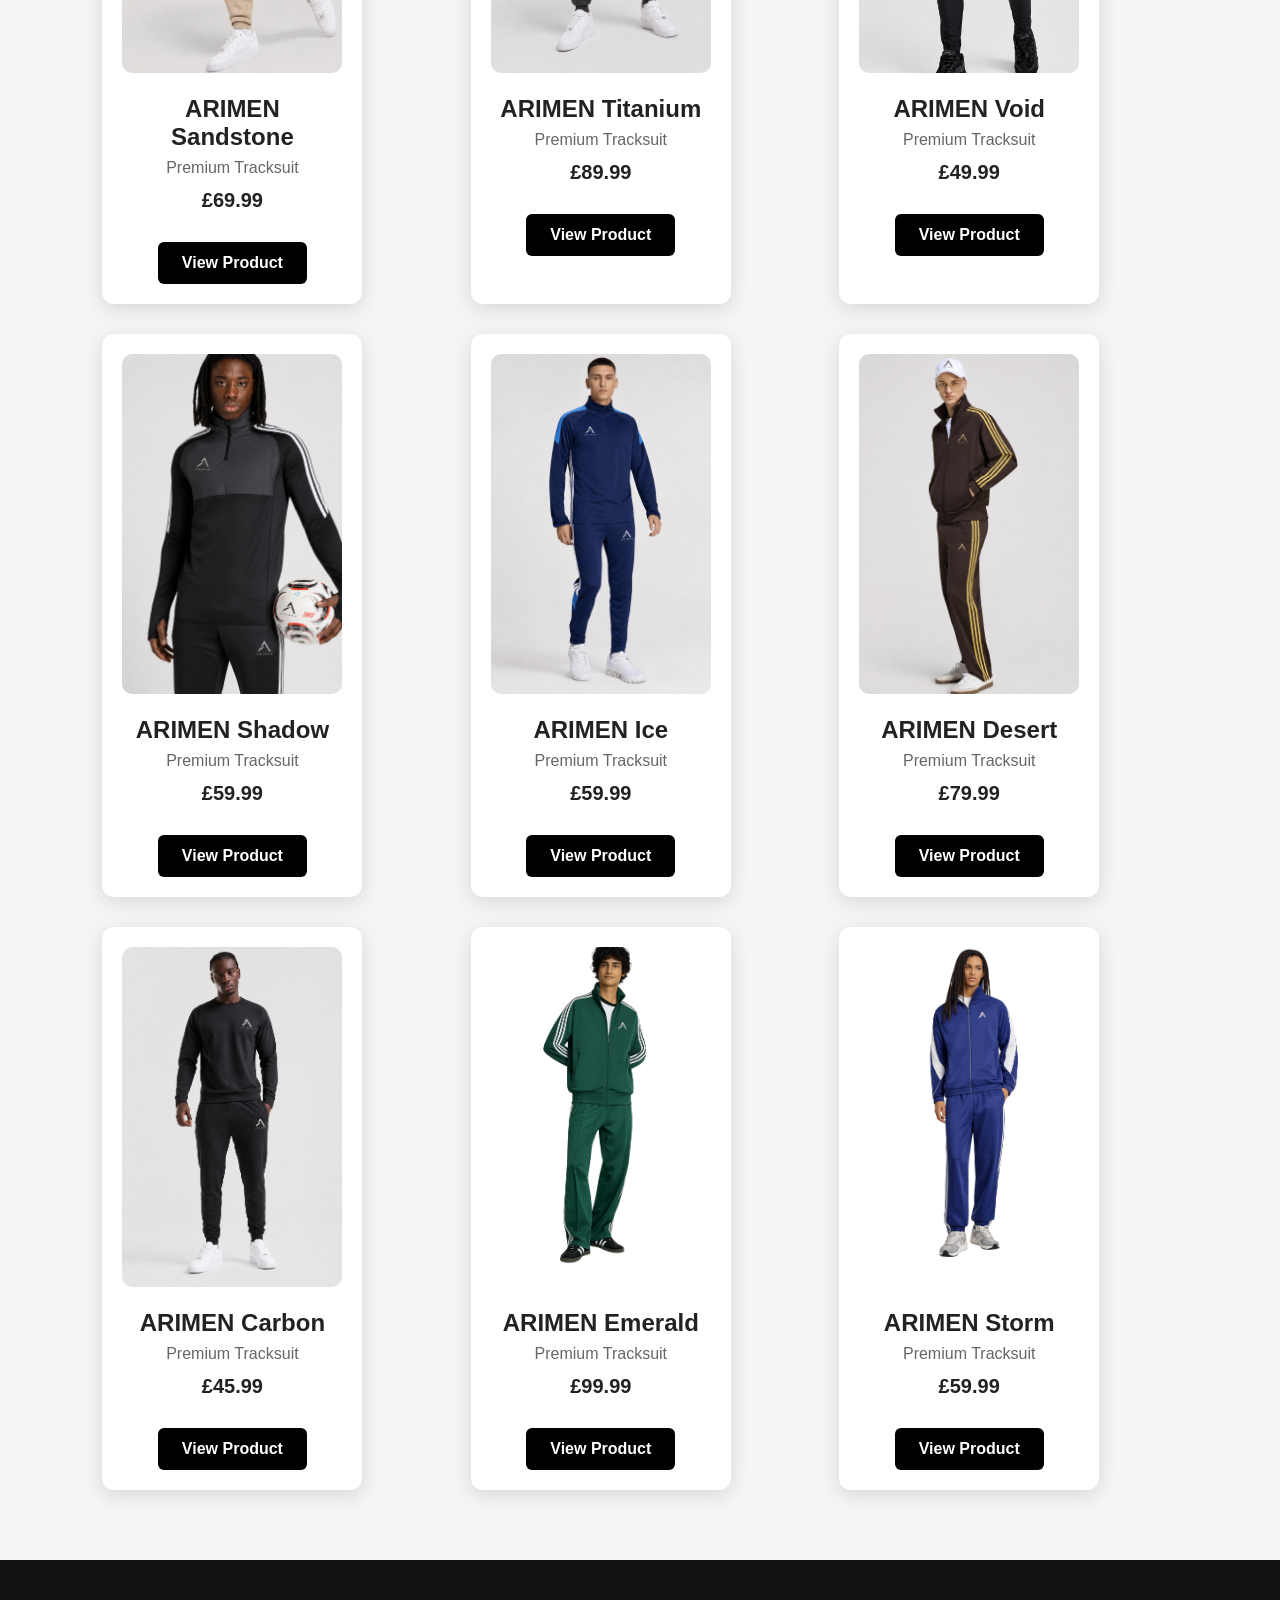
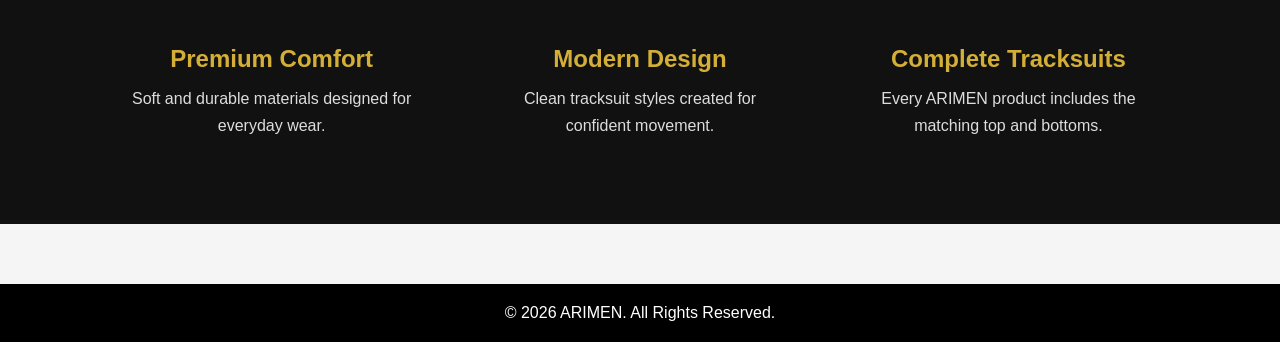
==== commit 40781221: "Removed Facebook icon" ====
--- a/index.html
+++ b/index.html
@@ -6,8 +6,8 @@
     <title>ARIMEN | Premium Tracksuits</title>
 
     
-    <link rel="stylesheet" href="../css/style.css">
-    <link rel="stylesheet" href="../css/mobile.css">
+    <link rel="stylesheet" href="css/style.css">
+    <link rel="stylesheet" href="css/mobile.css">
 </head>
 
 <body>
@@ -39,7 +39,6 @@
             <p class="hero-label">ARIMEN PREMIUM TRACKSUITS</p>
 
             <h2>Built Different.</h2>
-f
             <p>
                 Complete tracksuits designed for comfort,
                 confidence and everyday movement.
